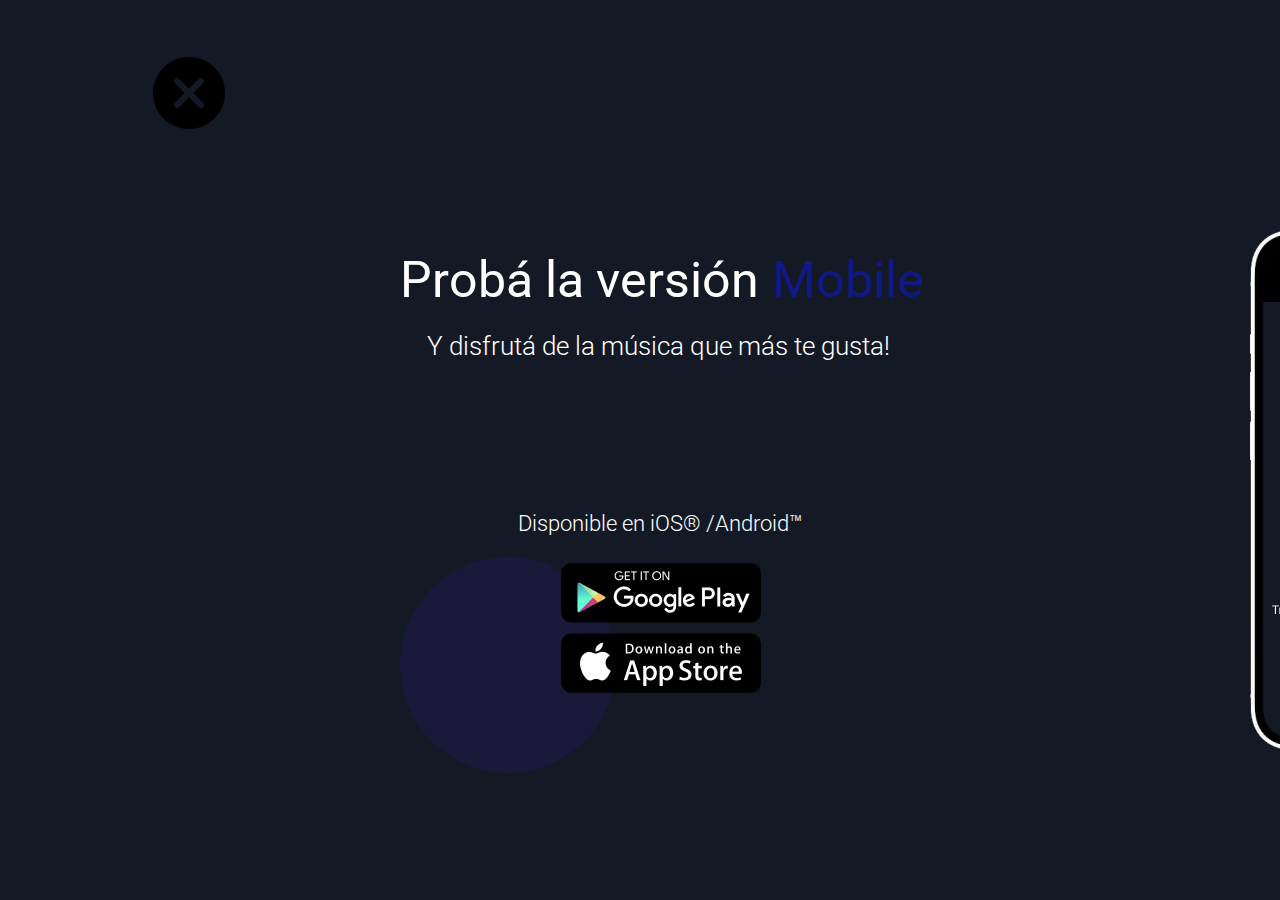
==== pages/descargar.html @ f63c86f0 "cree lo de la primer entrega" ====
<!DOCTYPE html>
<html lang="en">
<head>
    <meta charset="UTF-8">
    <meta http-equiv="X-UA-Compatible" content="IE=edge">
    <meta name="viewport" content="width=device-width, initial-scale=1.0">
    <title>Document</title>
    <link rel="stylesheet" href="../css/style.css">
</head>
<body>
    <header>
        <div class="close">
            <a href="../index.html"><img src="../assets/images/Cancel.png"  alt="close"></a>
        </div>
    </header>
    <main class="main-descargar">
        <h1>Probá la versión <span>Mobile</span></h1>
        <p>Y disfrutá de la música que más te gusta!</p>
        <h2>Disponible en iOS® /Android™</h2>
        <img class="stores" src="../assets/images/descargar.png" alt="descargar-app">
        <img class="cloud1" src="../assets/images/cloud.png" alt="nube">
        <img class="phoneapp" src="../assets/images/phone-app.png" alt="aplication-phone">
        <img class="eclipdesc" src="../assets/images/eclipse-2.png" alt="eclipse">
        <img class="eclipdesc2" src="../assets/images/eclipse-3.png" alt="eclipse">
    </main>
</body>
</html>
---- css/style.css ----
@import url('https://fonts.googleapis.com/css2?family=Roboto:ital,wght@0,300;0,500;1,100;1,300;1,400&display=swap');

* {
    margin: 0;
    padding: 0;
    box-sizing: border-box;
}

body {
    font-family: 'Roboto', 'sans-serif';
    background-color: #141A25;
}

.main-header .container {
    display: flex;
    flex-wrap: wrap;
    justify-content: space-between;
    align-items: center;
}


.main-header .logo {
    font-size: 40px;
    text-decoration: none;
    color: #ffffff;
    padding-left: 10rem;
    padding-top: 1rem;
    padding-bottom: 1rem;
}

.main-header .logo:hover {
    color: #0d00ca;
}

.navigation-menu {
    display: flex;
    font-style: normal;
    font-weight: 400;
    font-size: 24px;
    line-height: 28px;
    flex-wrap: wrap;
    gap: 50px;
    padding-right: 10rem;
    padding-top: 1rem;
    padding-bottom: 1rem;
    list-style: none;
}

.navigation-menu a {
    color: white;
    text-decoration: none;
}

.navigation-menu a:hover {
    color: #0d00ca;
}

.eclipse {
    position: absolute;
    width: 160px;
    height: 160px;
    left: 590px;
    top: 160px;
}

.img {
    position: absolute;
    width: 500px;
    height: 420px;
    left: 280px;
    top: 200px;
}

.eclipse2 {
    position: absolute;
    width: 220px;
    height: 220px;
    left: 250px;
    top: 430px;

}

.slm {
    position: absolute;
    width: 500px;
    left: 60rem;
    top: 15rem;
    color: white;
    font-style: normal;
    font-weight: 398;
    font-size: 64px;
    line-height: 75px;
}

.tmd1000 {
    position: absolute;
    width: 570px;
    height: 28px;
    left: 60rem;
    top: 22rem;
    font-family: 'Roboto';
    font-style: normal;
    font-weight: 200;
    font-size: 24px;
    line-height: 28px;
    color: #FFFFFF;
}

button {
    position: absolute;
    width: 180px;
    height: 55px;
    left: 60rem;
    top: 27rem;
    background: #1762A7;
    cursor: pointer;
    border: none;
    border-radius: 13px;
    font-size: 20px;
    text-align: center;
}

button a {
    text-decoration: none;
    color: rgb(255, 255, 255);
    font-family: 'Roboto';
    font-style: normal;
}

button a:hover {
    color: #000000;
}



/** button::before {
    content: "";
    position: absolute;
    top: 0;
    left: 0;
    z-index: -1;
    width: 100%;
    height: 100%;
    background: linear-gradient(45deg, white, blue, pink, white, blue, pink);
    background-size: 800%;
    border-radius: 10px;
    filter: blur(8px);
    animation: glowing 20s linear infinite;
}

@keyframes glowing {
    0% {
        background-position: 0 0;
    }

    90% {
        background-position: 400% 0;
    }

    100% {
        background-position: 0 0;
    }
}
**/

.headph {
    position: absolute;
    width: 300px;
    height: 300px;
    left: 80rem;
    top: 30rem;

}


.container-footer {
    display: flex;
    position: fixed;
    justify-content: space-between;
    width: 100%;
    height: 104px;
    left: 0px;
    top: 825px;
    background: #000000;
}

.main-footer .descargar {
    font-family: 'Roboto';
    font-style: normal;
    font-weight: 400;
    font-size: 24px;
    line-height: 28px;
    display: flex;
    flex-wrap: wrap;
    align-items: center;
    justify-content: center;
    text-decoration: none;
    color: white;
    padding-left: 10rem;
}

.main-footer .descargar:hover {
    color: #0d00ca;
}

.navigation-menu2 {
    display: flex;
    flex-wrap: wrap;
    justify-content: center;
    align-items: center;
    font-style: normal;
    font-weight: 400px;
    font-size: 24px;
    line-height: 28px;
    gap: 50px;
    padding-right: 10rem;
    list-style: none;
}

.navigation-menu2 a {
    color: white;
    text-decoration: none;
}

.navigation-menu2 a:hover {
    color: #0d00ca;
}

.close {
    padding-left: 9rem;
    padding-top: 3rem;
}

.login-box {
    width: 320px;
    height: 420px;
    background: #000;
    color: #fff;
    top: 50%;
    left: 50%;
    position: absolute;
    transform: translate(-50%, -50%);
    box-sizing: border-box;
    padding: 50px 30px;
    border-radius: 15px;
}

.login-box h1 {
    margin: 0;
    padding: 0 0 30px;
    text-align: center;
    font-size: 22px;
    font-weight: 100;
}

.login-box label {
    margin: 0;
    padding: 0;
    display: block;
}

.contra {
    font-weight: 300;
}

.user {
    font-weight: 300;
}

.login-box input {
    width: 100%;
    margin-bottom: 40px;
}

.login-box input[type="text"],
.login-box input[type="password"] {
    border: none;
    border-bottom: 1px solid #fff;
    background: transparent;
    outline: none;
    height: 40px;
    color: #fff;
    font-size: 16px;
}

.login-box input[type="submit"] {
    border: none;
    outline: none;
    height: 40px;
    background: #1762A7;
    color: #fff;
    font-size: 18px;
    border-radius: 20px;
}

.login-box input[type="submit"]:hover {
    cursor: pointer;
    background: #fff;
    color: #1762A7;
}

.login-box a {
    text-decoration: none;
    font-size: 12px;
    line-height: 20px;
    color: darkgrey;
}

/* UNIRSE */

.unirse-page {
    background: #000000e7;
    opacity: 0.9;
}

.eclipse-unirse {
    display: flex;
    position: relative;
    padding-left: 1000px;
}

.eclipse3-unirse {
    display: flex;
    padding-left: 1400px;
}

.eclipse2-unirse {
    display: flex;
    position: relative;
    padding-left: 200px;
    z-index: -1;
}

.ache1 {
    position: absolute;
    width: 538px;
    height: 70px;
    left: 370px;
    top: 40%;
    font-family: 'Roboto';
    font-style: normal;
    font-weight: 400;
    font-size: 50px;
    line-height: 60px;
    display: flex;
    align-items: center;
    text-align: center;
    color: #ffffff;
}

.ache1 span{
    color: #4070f4;
    padding-left: 15px;
    text-decoration: none;
}

.unirse-box {
    width: 320px;
    height: 500px;
    background: #353535;
    color: #fff;
    top: 50%;
    left: 70%;
    position: absolute;
    transform: translate(-50%, -50%);
    box-sizing: border-box;
    padding: 50px 30px;
    border-radius: 15px;
}


.unirse-box h1 {
    margin: 0;
    padding: 0 0 30px;
    text-align: center;
    font-size: 22px;
    font-weight: 100;
}

.unirse-box label {
    margin: 0;
    padding: 0;
    display: block;
}

.contra {
    font-weight: 300;
}

.user {
    font-weight: 300;
}

.unirse-box input {
    width: 100%;
    margin-bottom: 40px;
}

.unirse-box input[type="text"],
.unirse-box input[type="password"],
.unirse-box input[type="email"] {
    border: none;
    border-bottom: 1px solid #fff;
    background: transparent;
    outline: none;
    height: 40px;
    color: #fff;
    font-size: 16px;
}

.unirse-box input[type="submit"] {
    border: none;
    outline: none;
    height: 40px;
    background: #1762A7;
    color: #fff;
    font-size: 18px;
    border-radius: 20px;
}

.unirse-box input[type="submit"]:hover {
    cursor: pointer;
    background: #fff;
    color: #1762A7;
}

.unirse-box a {
    text-decoration: none;
    font-size: 14px;
    font-weight: 300;
    color: rgb(255, 255, 255);
}

form .have-acc h3 {
    color: #ffffff;
    width: 100%;
    text-align: center;
    font-weight: 400;
}

form .have-acc h3 a {
    width: 100%;
    color: #4070f4;
    text-decoration: none;
}

form .have-acc h3 a:hover {
    text-decoration: underline;
}



/* DESCUBRIR */

.descubrebody {
    display: flex;
    flex-wrap: wrap;
}

.main-desc h1 {
    position: absolute;
    width: 552px;
    height: 61px;
    left: 240px;
    top: 228px;
    font-family: 'Roboto';
    font-style: normal;
    font-weight: 370;
    font-size: 52px;
    line-height: 61px;
    color: white;
}

.albumtop {
    position: absolute;
    width: 470px;
    height: 470px;
    left: 1200px;
    top: 228px;
}

.img-desc {
    position: absolute;
    width: 451px;
    height: 157px;
    left: 240px;
    top: 370px;

}

.main-desc p {
    position: absolute;
    width: 614px;
    height: 52px;
    left: 240px;
    top: 600px;
    color: white;
    font-family: 'Roboto';
    font-style: normal;
    font-weight: 390;
    font-size: 22px;
    line-height: 26px;
}

.disco1 {
    position: absolute;
    width: 239px;
    height: 239px;
    left: 1100px;
    top: 100px;
    z-index: -1;
}

.disco2 {
    position: absolute;
    width: 239px;
    height: 239px;
    left: 1570px;
    top: 590px;
    z-index: -1;
}


/*DESCARGAR*/

.main-descargar h1 {
    position: absolute;
    width: 626px;
    height: 70px;
    left: 400px;
    top: 245px;
    font-family: 'Roboto';
    font-style: normal;
    font-weight: 400;
    font-size: 50px;
    line-height: 70px;
    display: flex;
    align-items: center;
    text-align: center;
    color: white;
    gap: 13px;
}

.main-descargar span {
    color: #111988;
}

.main-descargar p {
    position: absolute;
    width: 496px;
    height: 50px;
    left: 427px;
    top: 330px;
    font-family: 'Roboto';
    font-style: normal;
    font-weight: 300;
    font-size: 26px;
    line-height: 32px;
    color: white;
}

.main-descargar h2 {
    position: absolute;
    width: 320px;
    height: 28px;
    left: 500px;
    top: 510px;
    font-family: 'Roboto';
    font-style: normal;
    font-weight: 300;
    font-size: 22px;
    line-height: 28px;
    text-align: center;
    color: white;
}

.stores {
    position: absolute;
    width: 222px;
    height: 136px;
    left: 550px;
    top: 560px;
}

.cloud1 {
    position: absolute;
    left: 1303px;
    top: 179px;
    z-index: 1;
}

.phoneapp {
    position: absolute;
    width: 255px;
    height: 522px;
    left: 1250px;
    top: 229px;
}

.eclipdesc {
    position: absolute;
    width: 216px;
    height: 216px;
    left: 400px;
    top: 557px;
    z-index: -1;
}

.eclipdesc2 {
    position: absolute;
    width: 216px;
    height: 216px;
    left: 1370px;
    top: 99px;
    z-index: -2;
}
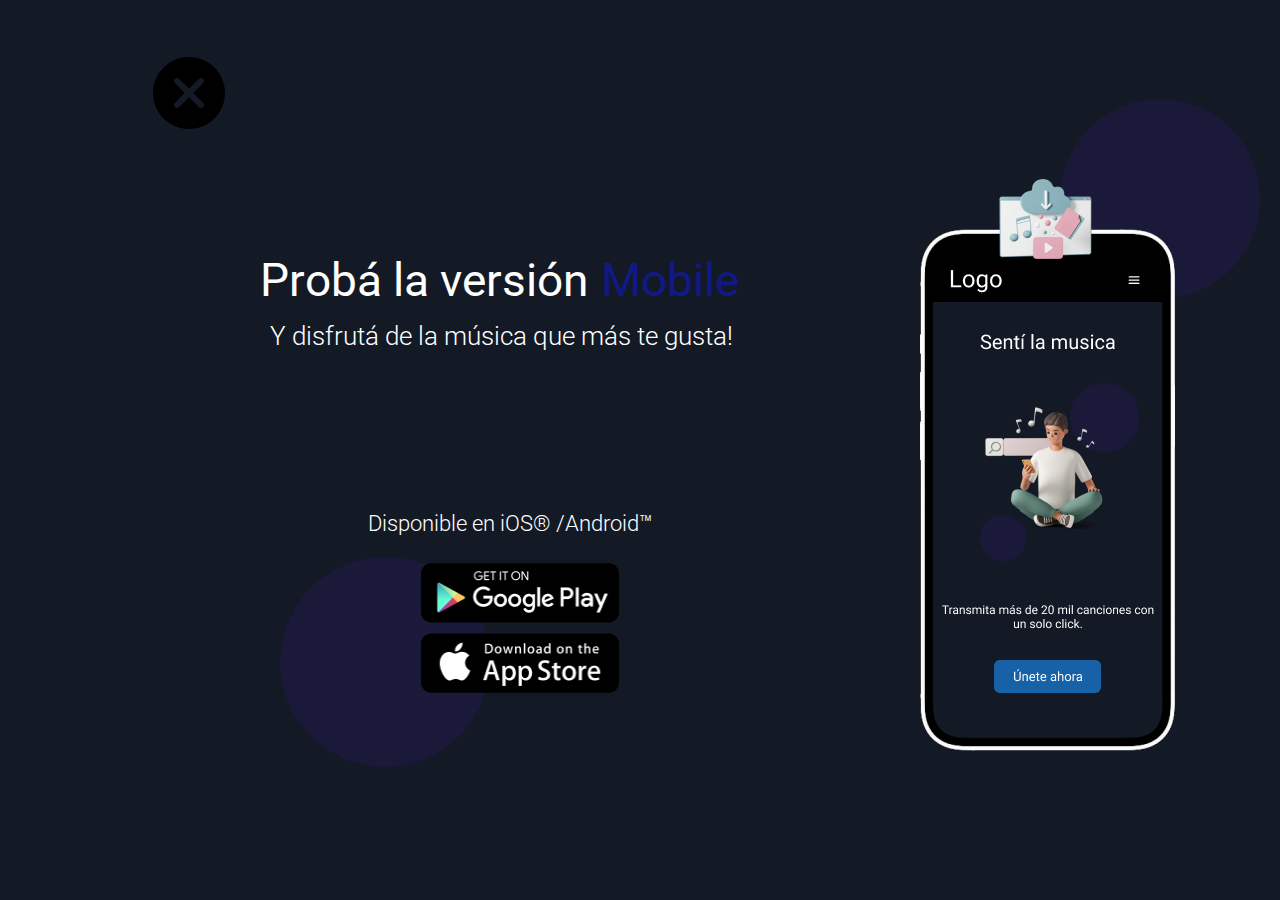
==== commit 6fdee105: "pase todo el sass a mi carpeta, incluyendo todas las páginas en responsive" ====
--- a/pages/descargar.html
+++ b/pages/descargar.html
@@ -4,7 +4,9 @@
     <meta charset="UTF-8">
     <meta http-equiv="X-UA-Compatible" content="IE=edge">
     <meta name="viewport" content="width=device-width, initial-scale=1.0">
-    <title>Document</title>
+    <title>Descargar | MUSICODER</title>
+    <meta name="description" content="Descarga la app MUSICODER en tu dispositivo iOS o ANDROID!">
+    <link rel="shortcut icon" href="../assets/images/sonido.ico" type="image/x-icon">
     <link rel="stylesheet" href="../css/style.css">
 </head>
 <body>
--- a/css/style.css
+++ b/css/style.css
@@ -1,616 +1,1735 @@
-@import url('https://fonts.googleapis.com/css2?family=Roboto:ital,wght@0,300;0,500;1,100;1,300;1,400&display=swap');
+@import url("https://fonts.googleapis.com/css2?family=Roboto:ital,wght@0,300;0,500;1,100;1,300;1,400&display=swap");
 
 * {
-    margin: 0;
-    padding: 0;
-    box-sizing: border-box;
+  margin: 0;
+  padding: 0;
+  box-sizing: border-box;
 }
 
 body {
-    font-family: 'Roboto', 'sans-serif';
-    background-color: #141A25;
-}
-
-.main-header .container {
-    display: flex;
-    flex-wrap: wrap;
-    justify-content: space-between;
-    align-items: center;
-}
-
-
-.main-header .logo {
-    font-size: 40px;
-    text-decoration: none;
-    color: #ffffff;
-    padding-left: 10rem;
-    padding-top: 1rem;
-    padding-bottom: 1rem;
-}
-
-.main-header .logo:hover {
-    color: #0d00ca;
-}
-
-.navigation-menu {
-    display: flex;
-    font-style: normal;
-    font-weight: 400;
-    font-size: 24px;
-    line-height: 28px;
-    flex-wrap: wrap;
-    gap: 50px;
-    padding-right: 10rem;
-    padding-top: 1rem;
-    padding-bottom: 1rem;
-    list-style: none;
-}
-
-.navigation-menu a {
-    color: white;
-    text-decoration: none;
-}
-
-.navigation-menu a:hover {
-    color: #0d00ca;
-}
-
-.eclipse {
-    position: absolute;
-    width: 160px;
-    height: 160px;
-    left: 590px;
-    top: 160px;
-}
-
-.img {
-    position: absolute;
-    width: 500px;
-    height: 420px;
-    left: 280px;
-    top: 200px;
-}
-
-.eclipse2 {
-    position: absolute;
+  font-family: "Roboto", "sans-serif";
+  background-color: #141A25;
+}
+
+header {
+  width: 100%;
+  margin: 0 auto;
+}
+
+header nav {
+  display: flex;
+  position: fixed;
+  flex-wrap: wrap;
+  justify-content: space-between;
+  align-items: center;
+  padding: 1.5rem 2rem;
+  width: 100%;
+  margin: 0;
+}
+
+header nav .logo {
+  font-weight: 400;
+  font-size: 30px;
+}
+
+header nav .logo:hover {
+  color: #0d00ca;
+}
+
+header nav ul {
+  list-style: none;
+  display: flex;
+  gap: 3rem;
+}
+
+header nav a {
+  text-decoration: none;
+  color: white;
+}
+
+header nav a:hover {
+  color: #0d00ca;
+}
+
+header nav #toggle,
+header nav label {
+  display: none;
+}
+
+.main-section {
+  display: flex;
+  max-width: 100%;
+}
+
+.main-section .eclipse {
+  position: absolute;
+  width: 160px;
+  height: 160px;
+  left: 590px;
+  top: 160px;
+}
+
+.main-section .img {
+  position: absolute;
+  width: 500px;
+  height: 420px;
+  left: 280px;
+  top: 200px;
+}
+
+.main-section .eclipse2 {
+  position: absolute;
+  width: 220px;
+  height: 220px;
+  left: 250px;
+  top: 430px;
+}
+
+.main-section .slm {
+  position: absolute;
+  width: 500px;
+  left: 60rem;
+  top: 15rem;
+  color: white;
+  font-style: normal;
+  font-weight: 398;
+  font-size: 64px;
+  line-height: 75px;
+}
+
+.main-section .tmd1000 {
+  position: absolute;
+  width: 570px;
+  height: 28px;
+  left: 60rem;
+  top: 22rem;
+  font-family: "Roboto";
+  font-style: normal;
+  font-weight: 200;
+  font-size: 24px;
+  line-height: 28px;
+  color: #FFFFFF;
+}
+
+.main-section button {
+  position: absolute;
+  width: 180px;
+  height: 55px;
+  left: 60rem;
+  top: 27rem;
+  background: #1762A7;
+  cursor: pointer;
+  border: none;
+  border-radius: 13px;
+  font-size: 20px;
+  text-align: center;
+}
+
+.main-section button:hover {
+  transform: scale(1.1);
+  transition-duration: 1.2s;
+}
+
+.main-section button a {
+  text-decoration: none;
+  color: rgb(255, 255, 255);
+  font-family: "Roboto";
+  font-style: normal;
+}
+
+.main-section button a:hover {
+  color: #000000;
+}
+
+.main-section .headph {
+  position: absolute;
+  width: 300px;
+  height: 300px;
+  left: 80rem;
+  top: 30rem;
+}
+
+.main-footer .container-footer {
+  display: flex;
+  position: fixed;
+  justify-content: space-between;
+  width: 100%;
+  height: 104px;
+  left: 0px;
+  bottom: 0px;
+  background: #000000;
+}
+
+.main-footer .descargar {
+  font-family: "Roboto";
+  font-style: normal;
+  font-weight: 400;
+  font-size: 24px;
+  line-height: 28px;
+  display: flex;
+  flex-wrap: wrap;
+  align-items: center;
+  justify-content: center;
+  text-decoration: none;
+  color: white;
+  padding-left: 10rem;
+  padding-top: 1rem;
+}
+
+.main-footer .descargar:hover {
+  color: #0d00ca;
+}
+
+.main-footer ul {
+  display: flex;
+  flex-wrap: wrap;
+  justify-content: center;
+  align-items: center;
+  font-style: normal;
+  font-weight: 400px;
+  font-size: 24px;
+  line-height: 28px;
+  gap: 50px;
+  padding-right: 10rem;
+  padding-top: 1rem;
+  list-style: none;
+}
+
+.main-footer ul a {
+  color: white;
+  text-decoration: none;
+}
+
+.main-footer ul a:hover {
+  color: #0d00ca;
+}
+
+header .close {
+  padding-left: 9rem;
+  padding-top: 3rem;
+}
+
+main .grid {
+  display: grid;
+  grid-template-columns: repeat(2, 1fr);
+  grid-template-rows: repeat(4, 1fr);
+  grid-template-areas: "n1  n4" "n2  n4" "n3  n4" "n3  n4";
+  gap: 20px;
+  width: 100%;
+  height: 750px;
+  margin: 10px auto;
+}
+
+main .grid .item {
+  color: #FFFFFF;
+  text-align: center;
+}
+
+main .grid .item1 {
+  grid-area: n1;
+  padding-top: 80px;
+}
+
+main .grid .item1 .h1-descubrir {
+  font-weight: 370;
+  font-size: 45px;
+}
+
+main .grid .item2 {
+  grid-area: n2;
+  padding-top: 0px;
+}
+
+main .grid .item2 .img-desc {
+  grid-area: img-desc;
+  left: 240px;
+}
+
+main .grid .item3 {
+  grid-area: n3;
+  margin: 30px 150px 0px 150px;
+}
+
+main .grid .item3 p {
+  top: 600px;
+  font-weight: 300;
+  font-size: 25px;
+  padding: 0px 20px;
+}
+
+main .grid .item4 {
+  grid-area: n4;
+  display: grid;
+}
+
+main .grid .item4 .albumtop {
+  padding-left: 100px;
+  margin-top: 50px;
+}
+
+main .grid .item4 .disco1 {
+  margin-top: -660px;
+  margin-left: -15px;
+  z-index: -1;
+}
+
+main .grid .item4 .disco2 {
+  width: 239px;
+  height: 239px;
+  margin-left: 444px;
+  margin-top: -280px;
+  z-index: -1;
+}
+
+main .login-box {
+  width: 320px;
+  height: 420px;
+  background: #000;
+  color: #fff;
+  top: 50%;
+  left: 50%;
+  position: absolute;
+  transform: translate(-50%, -50%);
+  box-sizing: border-box;
+  padding: 50px 30px;
+  border-radius: 15px;
+}
+
+main .login-box h1 {
+  margin: 0;
+  padding: 0 0 30px;
+  text-align: center;
+  font-size: 22px;
+  font-weight: 100;
+}
+
+main .login-box label {
+  margin: 0;
+  padding: 0;
+  display: block;
+}
+
+main .login-box label .contra {
+  font-weight: 300;
+}
+
+main .login-box label .user {
+  font-weight: 300;
+}
+
+main .login-box input {
+  width: 100%;
+  margin-bottom: 40px;
+}
+
+main .login-box input[type=text],
+main .login-box input[type=password] {
+  border: none;
+  border-bottom: 1px solid #fff;
+  background: transparent;
+  outline: none;
+  height: 40px;
+  color: #fff;
+  font-size: 16px;
+}
+
+main .login-box input[type=submit] {
+  border: none;
+  outline: none;
+  height: 40px;
+  background: #1762A7;
+  color: #fff;
+  font-size: 18px;
+  border-radius: 20px;
+}
+
+main .login-box input[type=submit]:hover {
+  cursor: pointer;
+  background: #fff;
+  color: #1762A7;
+}
+
+.unirse-page {
+  background: rgba(0, 0, 0, 0.9058823529);
+  opacity: 0.9;
+}
+
+.main-unirse .ache1 {
+  position: absolute;
+  height: 70px;
+  left: 370px;
+  top: 40%;
+  font-family: "Roboto";
+  font-style: normal;
+  font-weight: 400;
+  font-size: 50px;
+  line-height: 60px;
+  display: flex;
+  align-items: center;
+  text-align: center;
+  color: #ffffff;
+}
+
+.main-unirse .ache1 span {
+  color: #4070f4;
+  padding-left: 12px;
+  text-decoration: none;
+}
+
+.main-unirse .eclipse-unirse {
+  padding-left: 1000px;
+}
+
+.main-unirse .eclipse2-unirse {
+  display: flex;
+  padding-left: 200px;
+  z-index: -1;
+}
+
+.main-unirse .eclipse3-unirse {
+  display: flex;
+  padding-left: 1400px;
+}
+
+.main-unirse .unirse-box {
+  width: 320px;
+  height: 500px;
+  background: #353535;
+  color: #fff;
+  top: 260px;
+  left: 1200px;
+  position: absolute;
+  box-sizing: border-box;
+  padding: 50px 30px;
+  border-radius: 15px;
+}
+
+.main-unirse .unirse-box label {
+  margin: 0;
+  padding: 0;
+  display: block;
+}
+
+.main-unirse .unirse-box .contra {
+  font-weight: 300;
+}
+
+.main-unirse .unirse-box .user {
+  font-weight: 300;
+}
+
+.main-unirse .unirse-box input {
+  width: 100%;
+  margin-bottom: 40px;
+}
+
+.main-unirse .unirse-box input[type=text],
+.main-unirse .unirse-box input[type=password],
+.main-unirse .unirse-box input[type=email] {
+  border: none;
+  border-bottom: 1px solid #fff;
+  background: transparent;
+  outline: none;
+  height: 40px;
+  color: #fff;
+  font-size: 16px;
+}
+
+.main-unirse .unirse-box input[type=submit] {
+  border: none;
+  outline: none;
+  height: 40px;
+  background: #1762A7;
+  color: #fff;
+  font-size: 18px;
+  border-radius: 20px;
+}
+
+.main-unirse .unirse-box input[type=submit]:hover {
+  cursor: pointer;
+  background: #fff;
+  color: #1762A7;
+}
+
+.main-unirse .unirse-box .have-acc h3 {
+  color: #ffffff;
+  width: 100%;
+  text-align: center;
+  font-weight: 300;
+}
+
+.main-unirse .unirse-box .have-acc a {
+  width: 100%;
+  color: #4070f4;
+  text-decoration: none;
+  font-size: 14px;
+  font-weight: 300;
+}
+
+.main-unirse .unirse-box .have-acc a:hover {
+  text-decoration: underline;
+}
+
+.main-descargar h1 {
+  position: absolute;
+  left: 400px;
+  top: 245px;
+  font-family: "Roboto";
+  font-style: normal;
+  font-weight: 400;
+  font-size: 50px;
+  line-height: 70px;
+  display: flex;
+  align-items: center;
+  text-align: center;
+  color: white;
+  gap: 13px;
+}
+
+.main-descargar span {
+  color: #111988;
+}
+
+.main-descargar p {
+  position: absolute;
+  width: 496px;
+  height: 50px;
+  left: 427px;
+  top: 330px;
+  font-family: "Roboto";
+  font-style: normal;
+  font-weight: 300;
+  font-size: 26px;
+  line-height: 32px;
+  color: white;
+}
+
+.main-descargar h2 {
+  position: absolute;
+  width: 320px;
+  height: 28px;
+  left: 500px;
+  top: 510px;
+  font-family: "Roboto";
+  font-style: normal;
+  font-weight: 300;
+  font-size: 22px;
+  line-height: 28px;
+  text-align: center;
+  color: white;
+}
+
+.main-descargar .stores {
+  position: absolute;
+  width: 222px;
+  height: 136px;
+  left: 550px;
+  top: 560px;
+}
+
+.main-descargar .cloud1 {
+  position: absolute;
+  left: 1303px;
+  top: 179px;
+  z-index: 1;
+}
+
+.main-descargar .phoneapp {
+  position: absolute;
+  width: 255px;
+  height: 522px;
+  left: 1250px;
+  top: 229px;
+}
+
+.main-descargar .eclipdesc {
+  position: absolute;
+  width: 216px;
+  height: 216px;
+  left: 400px;
+  top: 557px;
+  z-index: -1;
+}
+
+.main-descargar .eclipdesc2 {
+  position: absolute;
+  width: 216px;
+  height: 216px;
+  left: 1370px;
+  top: 99px;
+  z-index: -2;
+}
+
+@media (max-width: 1440px) {
+  nav {
+    width: 100%;
+  }
+
+  nav .menu {
+    font-size: 20px;
+    gap: 40px;
+  }
+
+  .main-section .eclipse {
+    width: 130px;
+    height: 130px;
+    left: 440px;
+    top: 190px;
+  }
+
+  .main-section .img {
+    width: 470px;
+    height: 400px;
+    left: 140px;
+    top: 210px;
+  }
+
+  .main-section .eclipse2 {
+    width: 170px;
+    height: 170px;
+    left: 140px;
+    top: 450px;
+  }
+
+  .main-section .slm {
+    width: 350px;
+    left: 50rem;
+    font-size: 45px;
+  }
+
+  .main-section .tmd1000 {
+    width: 350px;
+    left: 50rem;
+    top: 20rem;
+    font-size: 22px;
+    line-height: 22px;
+  }
+
+  .main-section button {
+    width: 170px;
+    height: 55px;
+    left: 50rem;
+    top: 24rem;
+    border-radius: 12px;
+  }
+
+  .main-section .headph {
     width: 220px;
     height: 220px;
-    left: 250px;
-    top: 430px;
-
-}
-
-.slm {
+    left: 57rem;
+    top: 32rem;
+  }
+
+  .main-footer .container-footer {
+    height: 100px;
+    bottom: 0px;
+  }
+
+  .main-footer .descargar {
+    font-weight: 400;
+    font-size: 22px;
+    line-height: 28px;
+    padding-left: 10rem;
+    padding-bottom: 1rem;
+  }
+
+  .main-footer .navigation-menu2 {
+    font-size: 22px;
+    line-height: 28px;
+    gap: 40px;
+    padding-bottom: 1rem;
+    padding-right: 10rem;
+  }
+
+  /* UNIRSE */
+  .main-unirse .eclipse-unirse {
+    display: none;
+  }
+
+  .main-unirse .eclipse3-unirse {
+    display: none;
+  }
+
+  .main-unirse .eclipse2-unirse {
+    margin-top: 90px;
+    margin-left: 230px;
+    width: 350px;
+  }
+
+  .main-unirse .ache1 {
+    left: 33%;
+    top: 18%;
+    font-size: 47px;
+  }
+
+  .main-unirse .unirse-box {
+    width: 320px;
+    top: 270px;
+    left: 37%;
     position: absolute;
-    width: 500px;
-    left: 60rem;
-    top: 15rem;
-    color: white;
-    font-style: normal;
-    font-weight: 398;
-    font-size: 64px;
-    line-height: 75px;
-}
-
-.tmd1000 {
-    position: absolute;
-    width: 570px;
-    height: 28px;
-    left: 60rem;
-    top: 22rem;
-    font-family: 'Roboto';
-    font-style: normal;
-    font-weight: 200;
-    font-size: 24px;
-    line-height: 28px;
-    color: #FFFFFF;
-}
-
-button {
-    position: absolute;
-    width: 180px;
-    height: 55px;
-    left: 60rem;
-    top: 27rem;
-    background: #1762A7;
-    cursor: pointer;
-    border: none;
-    border-radius: 13px;
-    font-size: 20px;
-    text-align: center;
-}
-
-button a {
-    text-decoration: none;
-    color: rgb(255, 255, 255);
-    font-family: 'Roboto';
-    font-style: normal;
-}
-
-button a:hover {
-    color: #000000;
-}
-
-
-
-/** button::before {
-    content: "";
-    position: absolute;
-    top: 0;
-    left: 0;
-    z-index: -1;
-    width: 100%;
-    height: 100%;
-    background: linear-gradient(45deg, white, blue, pink, white, blue, pink);
-    background-size: 800%;
-    border-radius: 10px;
-    filter: blur(8px);
-    animation: glowing 20s linear infinite;
-}
-
-@keyframes glowing {
-    0% {
-        background-position: 0 0;
-    }
-
-    90% {
-        background-position: 400% 0;
-    }
-
-    100% {
-        background-position: 0 0;
-    }
-}
-**/
-
-.headph {
-    position: absolute;
-    width: 300px;
-    height: 300px;
-    left: 80rem;
-    top: 30rem;
-
-}
-
-
-.container-footer {
-    display: flex;
-    position: fixed;
-    justify-content: space-between;
-    width: 100%;
-    height: 104px;
-    left: 0px;
-    top: 825px;
-    background: #000000;
-}
-
-.main-footer .descargar {
-    font-family: 'Roboto';
-    font-style: normal;
-    font-weight: 400;
-    font-size: 24px;
-    line-height: 28px;
-    display: flex;
-    flex-wrap: wrap;
-    align-items: center;
-    justify-content: center;
-    text-decoration: none;
-    color: white;
-    padding-left: 10rem;
-}
-
-.main-footer .descargar:hover {
-    color: #0d00ca;
-}
-
-.navigation-menu2 {
-    display: flex;
-    flex-wrap: wrap;
-    justify-content: center;
-    align-items: center;
-    font-style: normal;
-    font-weight: 400px;
-    font-size: 24px;
-    line-height: 28px;
-    gap: 50px;
-    padding-right: 10rem;
-    list-style: none;
-}
-
-.navigation-menu2 a {
-    color: white;
-    text-decoration: none;
-}
-
-.navigation-menu2 a:hover {
-    color: #0d00ca;
-}
-
-.close {
-    padding-left: 9rem;
-    padding-top: 3rem;
-}
-
-.login-box {
-    width: 320px;
-    height: 420px;
-    background: #000;
-    color: #fff;
-    top: 50%;
-    left: 50%;
-    position: absolute;
-    transform: translate(-50%, -50%);
     box-sizing: border-box;
     padding: 50px 30px;
     border-radius: 15px;
-}
-
-.login-box h1 {
-    margin: 0;
-    padding: 0 0 30px;
-    text-align: center;
+  }
+
+  /* descargar */
+  .main-descargar h1 {
+    left: 260px;
+    top: 245px;
+    font-size: 46px;
+  }
+
+  .main-descargar p {
+    left: 270px;
+    top: 320px;
+  }
+
+  .main-descargar h2 {
+    left: 350px;
+  }
+
+  .main-descargar .stores {
+    width: 220px;
+    left: 410px;
+  }
+
+  .main-descargar .cloud1 {
+    left: 970px;
+  }
+
+  .main-descargar .phoneapp {
+    left: 920px;
+  }
+
+  .main-descargar .eclipdesc {
+    width: 210px;
+    height: 210px;
+    left: 280px;
+  }
+
+  .main-descargar .eclipdesc2 {
+    width: 200px;
+    height: 200px;
+    left: 1060px;
+  }
+
+  /* DESCUBRE */
+  main .grid {
+    width: 100%;
+    height: 600px;
+    margin: 5px auto;
+    grid-template-columns: repeat(2, 1fr);
+    grid-template-rows: repeat(3, 1fr);
+    grid-template-areas: "n1  n4" "n2  n4" "n3  n4";
+    gap: 10px;
+    /* .item {
+        color: #FFFFFF;
+        text-align: center;
+    } */
+    /*     
+    .item2 {
+        grid-area: n2;
+        padding-top: 0px;
+    }  */
+  }
+
+  main .grid .item1 {
+    grid-area: n1;
+    padding-top: 120px;
+  }
+
+  main .grid .h1-descubrir {
+    font-weight: 370;
+    font-size: 40px;
+  }
+
+  main .grid .img-desc {
+    grid-area: img-desc;
+    width: 400px;
+    padding-top: 10px;
+  }
+
+  main .grid .item3 {
+    grid-area: n3;
+    margin: 0px 150px 0px 150px;
+  }
+
+  main .grid .item3 p {
+    font-size: 23px;
+  }
+
+  main .grid .item4 {
+    grid-area: n4;
+  }
+
+  main .grid .item4 .albumtop {
+    padding-left: 100px;
+    margin-top: 90px;
+    width: 500px;
+  }
+
+  main .grid .item4 .disco1 {
+    width: 180px;
+    margin-top: -510px;
+    margin-left: 15px;
+  }
+
+  main .grid .item4 .disco2 {
+    width: 180px;
+    height: 180px;
+    margin-left: 405px;
+    margin-top: -140px;
+  }
+}
+
+@media (max-width: 1024px) {
+  nav {
+    width: 100%;
+  }
+
+  .main-section .eclipse {
+    position: absolute;
+    width: 100px;
+    height: 100px;
+    left: 400px;
+    top: 190px;
+  }
+
+  .main-section .img {
+    position: absolute;
+    width: 450px;
+    height: 370px;
+    left: 120px;
+    top: 200px;
+  }
+
+  .main-section .eclipse2 {
+    width: 150px;
+    height: 150px;
+    left: 130px;
+    top: 420px;
+  }
+
+  .main-section .slm {
+    position: absolute;
+    width: 350px;
+    left: 40rem;
+    font-size: 40px;
+  }
+
+  .main-section .tmd1000 {
+    position: absolute;
+    width: 310px;
+    height: 28px;
+    left: 40rem;
+    top: 20rem;
+    font-size: 20px;
+    line-height: 20px;
+  }
+
+  .main-section button {
+    width: 155px;
+    height: 50px;
+    left: 40rem;
+    top: 24.5rem;
+    border-radius: 10px;
+  }
+
+  .main-section .headph {
+    width: 180px;
+    height: 180px;
+    left: 45rem;
+    top: 33rem;
+  }
+
+  .main-footer .container-footer {
+    height: 100px;
+    left: 0px;
+    bottom: 0px;
+    right: 0px;
+  }
+
+  .main-footer .container-footer .descargar {
+    font-weight: 400;
     font-size: 22px;
-    font-weight: 100;
-}
-
-.login-box label {
-    margin: 0;
-    padding: 0;
-    display: block;
-}
-
-.contra {
-    font-weight: 300;
-}
-
-.user {
-    font-weight: 300;
-}
-
-.login-box input {
-    width: 100%;
-    margin-bottom: 40px;
-}
-
-.login-box input[type="text"],
-.login-box input[type="password"] {
-    border: none;
-    border-bottom: 1px solid #fff;
-    background: transparent;
-    outline: none;
-    height: 40px;
-    color: #fff;
-    font-size: 16px;
-}
-
-.login-box input[type="submit"] {
-    border: none;
-    outline: none;
-    height: 40px;
-    background: #1762A7;
-    color: #fff;
-    font-size: 18px;
-    border-radius: 20px;
-}
-
-.login-box input[type="submit"]:hover {
-    cursor: pointer;
-    background: #fff;
-    color: #1762A7;
-}
-
-.login-box a {
-    text-decoration: none;
-    font-size: 12px;
-    line-height: 20px;
-    color: darkgrey;
-}
-
-/* UNIRSE */
-
-.unirse-page {
-    background: #000000e7;
-    opacity: 0.9;
-}
-
-.eclipse-unirse {
-    display: flex;
-    position: relative;
-    padding-left: 1000px;
-}
-
-.eclipse3-unirse {
-    display: flex;
-    padding-left: 1400px;
-}
-
-.eclipse2-unirse {
-    display: flex;
-    position: relative;
-    padding-left: 200px;
-    z-index: -1;
-}
-
-.ache1 {
+    line-height: 28px;
+    padding-left: 5rem;
+  }
+
+  .main-footer .container-footer .navigation-menu2 {
+    font-size: 22px;
+    line-height: 28px;
+    gap: 30px;
+    padding-right: 5rem;
+  }
+
+  /**PAGINA UNIRSE**/
+  .main-unirse .eclipse2-unirse {
+    display: none;
+  }
+
+  .main-unirse .ache1 {
+    left: 29%;
+    top: 16%;
+    font-size: 45px;
+  }
+
+  .main-unirse .unirse-box {
+    left: 32%;
+    top: 24%;
     position: absolute;
-    width: 538px;
-    height: 70px;
-    left: 370px;
-    top: 40%;
-    font-family: 'Roboto';
-    font-style: normal;
-    font-weight: 400;
-    font-size: 50px;
-    line-height: 60px;
-    display: flex;
-    align-items: center;
-    text-align: center;
-    color: #ffffff;
-}
-
-.ache1 span{
-    color: #4070f4;
-    padding-left: 15px;
-    text-decoration: none;
-}
-
-.unirse-box {
-    width: 320px;
-    height: 500px;
-    background: #353535;
-    color: #fff;
-    top: 50%;
-    left: 70%;
-    position: absolute;
-    transform: translate(-50%, -50%);
     box-sizing: border-box;
     padding: 50px 30px;
     border-radius: 15px;
-}
-
-
-.unirse-box h1 {
-    margin: 0;
-    padding: 0 0 30px;
+  }
+
+  /* descargar */
+  .main-descargar h1 {
+    left: 140px;
+    top: 230px;
+    font-size: 40px;
+  }
+
+  .main-descargar .main-descargar p {
+    left: 155px;
+    top: 300px;
+    font-size: 22px;
+  }
+
+  .main-descargar .main-descargar h2 {
+    left: 200px;
+    top: 630px;
+  }
+
+  .main-descargar .stores {
+    width: 200px;
+    height: 120px;
+    left: 260px;
+    top: 680px;
+  }
+
+  .main-descargar .eclipdesc {
+    width: 180px;
+    height: 180px;
+    top: 700px;
+    left: 200px;
+  }
+
+  .main-descargar .cloud1 {
+    left: 856px;
+  }
+
+  .main-descargar .phoneapp {
+    left: 800px;
+  }
+
+  .main-descargar .eclipdesc2 {
+    width: 200px;
+    height: 200px;
+    left: 1000px;
+  }
+
+  /* DESCUBRE */
+  main .grid .item {
+    color: #FFFFFF;
     text-align: center;
-    font-size: 22px;
-    font-weight: 100;
-}
-
-.unirse-box label {
-    margin: 0;
-    padding: 0;
-    display: block;
-}
-
-.contra {
+  }
+
+  main .grid .item1 {
+    grid-area: n1;
+    padding-top: 120px;
+  }
+
+  main .grid .item1 .h1-descubrir {
+    font-weight: 370;
+    font-size: 35px;
+  }
+
+  main .grid .item2 {
+    grid-area: n2;
+    padding-top: 0px;
+  }
+
+  main .grid .img-desc {
+    grid-area: img-desc;
+    width: 350px;
+    padding-top: 10px;
+  }
+
+  main .grid .item3 {
+    grid-area: n3;
+    margin: 0px 30px 0px 30px;
+  }
+
+  main .grid .item3 p {
+    font-size: 20px;
+  }
+
+  main .grid .item4 {
+    grid-area: n4;
+  }
+
+  main .grid .item4 .albumtop {
+    padding-left: 100px;
+    margin-top: 130px;
+    width: 380px;
+  }
+
+  main .grid .item4 .disco1 {
+    width: 140px;
+    margin-top: -410px;
+    margin-left: 34px;
+  }
+
+  main .grid .item4 .disco2 {
+    width: 140px;
+    height: 140px;
+    margin-left: 305px;
+    margin-top: -200px;
+  }
+}
+
+@media (max-width: 830px) {
+
+  /* DESCUBRE */
+  main .grid {
+    width: 100%;
+    height: 600px;
+    margin: 5px auto;
+    grid-template-columns: repeat(2, 1fr);
+    grid-template-rows: repeat(3, 1fr);
+    grid-template-areas: "n1  n4" "n2  n4" "n3  n4";
+    gap: 10px;
+  }
+
+  main .grid .item {
+    color: #FFFFFF;
+    text-align: center;
+  }
+
+  main .grid .item1 {
+    grid-area: n1;
+    padding-top: 120px;
+  }
+
+  main .grid .h1-descubrir {
+    font-weight: 370;
+    font-size: 30px;
+  }
+
+  main .grid .item2 {
+    grid-area: n2;
+    padding-top: 0px;
+  }
+
+  main .grid .img-desc {
+    grid-area: img-desc;
+    width: 300px;
+    padding-top: 10px;
+  }
+
+  main .grid .item3 {
+    grid-area: n3;
+    margin: 0px 30px 0px 30px;
+  }
+
+  main .grid .item3 p {
+    font-size: 20px;
+  }
+
+  main .grid .item4 {
+    grid-area: n4;
+  }
+
+  main .grid .item4 .albumtop {
+    padding-left: 100px;
+    margin-top: 130px;
+    width: 340px;
+  }
+
+  main .grid .item4 .disco1 {
+    width: 120px;
+    margin-top: -374px;
+    margin-left: 42px;
+  }
+
+  main .grid .item4 .disco2 {
+    width: 120px;
+    height: 120px;
+    margin-left: 277px;
+    margin-top: -217px;
+  }
+}
+
+@media (max-width: 768px) {
+  header nav {
+    width: 100%;
+    background-color: #000000;
+    border-radius: 0 0 20px 20px;
+  }
+
+  header nav .logo {
+    font-size: 25px;
+  }
+
+  header nav label {
+    display: inline-flex;
+    color: white;
+    cursor: pointer;
+  }
+
+  header nav #toggle:checked~.menu {
+    height: 100%;
+  }
+
+  header nav .menu {
+    width: 100%;
+    height: 0;
+    overflow: hidden;
+  }
+
+  header nav .menu ul {
+    flex-direction: column;
+    align-items: center;
+    padding: 0.5rem 0;
+  }
+
+  header nav .menu ul a {
+    font-size: 20px;
+  }
+
+  .main-section .eclipse {
+    width: 80px;
+    height: 80px;
+    left: 63%;
+    top: 190px;
+  }
+
+  .main-section .img {
+    width: 400px;
+    height: auto;
+    left: 30%;
+    top: 190px;
+  }
+
+  .main-section .eclipse2 {
+    width: 120px;
+    height: 120px;
+    left: 32%;
+    top: 400px;
+  }
+
+  .main-section .slm {
+    width: 300px;
+    top: 110px;
+    left: 40%;
+    font-size: 30px;
+    z-index: -1;
+  }
+
+  .main-section .tmd1000 {
+    position: absolute;
+    width: 300px;
+    left: 32%;
+    top: 550px;
+    text-align: center;
+  }
+
+  .main-section button {
+    position: absolute;
+    width: 135px;
+    height: 45px;
+    left: 43%;
+    top: 620px;
+    border-radius: 10px;
+  }
+
+  .main-section button a {
+    font-size: 18px;
+    font-weight: 200;
+  }
+
+  .main-section .headph {
+    display: none;
+  }
+
+  .main-footer .container-footer {
+    height: auto;
+  }
+
+  .main-footer .container-footer .descargar {
     font-weight: 300;
-}
-
-.user {
+    font-size: 20px;
+    line-height: 28px;
+    padding-left: 3rem;
+  }
+
+  .main-footer .container-footer .navigation-menu2 {
+    font-size: 20px;
     font-weight: 300;
-}
-
-.unirse-box input {
+    line-height: 28px;
+    gap: 27px;
+    padding-right: 3rem;
+  }
+
+  .main-footer .container-footer .navigation-menu2 .text {
+    display: none;
+  }
+
+  /**PAGINA INICIAR SESION**/
+  .close img {
+    height: 60px;
+  }
+
+  .login-box {
+    width: 280px;
+    border-radius: 11px;
+  }
+
+  .login-box h1 {
+    font-size: 18px;
+  }
+
+  .login-box input {
     width: 100%;
     margin-bottom: 40px;
-}
-
-.unirse-box input[type="text"],
-.unirse-box input[type="password"],
-.unirse-box input[type="email"] {
-    border: none;
-    border-bottom: 1px solid #fff;
-    background: transparent;
-    outline: none;
-    height: 40px;
-    color: #fff;
+  }
+
+  /* PAGINA UNIRSE */
+  .main-unirse .ache1 {
+    left: 23%;
+    top: 18%;
+    font-size: 45px;
+  }
+
+  .main-unirse .unirse-box {
+    top: 28%;
+    width: 300px;
+    border-radius: 11px;
+    background-color: #000000;
+  }
+
+  /* descargar */
+  .main-descargar h1 {
+    left: 200px;
+    top: 100px;
+    font-size: 36px;
+  }
+
+  .main-descargar p {
+    display: none;
+  }
+
+  .main-descargar .phoneapp {
+    top: 210px;
+    left: 270px;
+  }
+
+  .main-descargar .cloud1 {
+    left: 325px;
+    top: 160px;
+  }
+
+  .main-descargar h2 {
+    display: none;
+  }
+
+  .main-descargar .stores {
+    width: 220px;
+    top: 749px;
+    left: 287px;
+  }
+
+  .main-descargar .eclipdesc {
+    display: none;
+  }
+
+  .main-descargar .eclipdesc2 {
+    display: none;
+  }
+
+  main .grid {
+    width: 100%;
+    height: 700px;
+    margin: 5px auto;
+    grid-template-columns: repeat(1, 1fr);
+    grid-template-rows: repeat(4, auto);
+    grid-template-areas: "n1  n1" "n2  n2" "n4  n4" "n3  n3";
+    gap: 10px;
+  }
+
+  main .grid .item {
+    color: #FFFFFF;
+    text-align: center;
+  }
+
+  main .grid .item1 {
+    grid-area: n1;
+    padding-top: 0px;
+  }
+
+  main .grid .item1 .h1-descubrir {
+    font-weight: 370;
+    font-size: 30px;
+    padding-top: 0px;
+  }
+
+  main .grid .item2 {
+    grid-area: n2;
+    padding-top: 0px;
+  }
+
+  main .grid .img-desc {
+    grid-area: img-desc;
+    width: 300px;
+    padding-top: 10px;
+  }
+
+  main .grid .item3 {
+    grid-area: n3;
+    margin: 0px 30px 0px 30px;
+  }
+
+  main .grid .item3 p {
+    font-size: 20px;
+  }
+
+  main .grid .item4 {
+    grid-area: n4;
+    justify-content: center;
+    align-items: center;
+  }
+
+  main .grid .item4 .albumtop {
+    margin-left: 15%;
+    margin-top: 0px;
+    width: 250px;
+    padding: 0px 0px;
+  }
+
+  main .grid .item4 .disco1 {
+    width: 100px;
+    margin-top: -535px;
+    margin-left: 8px;
+  }
+
+  main .grid .item4 .disco2 {
+    width: 100px;
+    height: 100px;
+    margin-left: 250px;
+    margin-top: -93px;
+  }
+}
+
+@media (max-width: 630px) {
+
+  /* descargar */
+  .main-descargar h1 {
+    left: 140px;
+    top: 100px;
+    font-size: 33px;
+  }
+
+  .main-descargar .phoneapp {
+    top: 210px;
+    left: 200px;
+  }
+
+  .main-descargar .cloud1 {
+    left: 255px;
+    top: 160px;
+  }
+
+  .main-descargar .stores {
+    width: 200px;
+    top: 749px;
+    left: 230px;
+  }
+}
+
+@media (max-width: 585px) {
+
+  /* PAGINA UNIRSE */
+  .main-unirse .ache1 {
+    left: 18%;
+    top: 17%;
+    font-size: 38px;
+  }
+
+  .main-unirse .unirse-box {
+    left: 20%;
+    top: 27%;
+    border-radius: 11px;
+    background-color: #000000;
+  }
+
+  /* descargar */
+  .main-descargar h1 {
+    left: 133px;
+    font-size: 30px;
+  }
+
+  .main-descargar .phoneapp {
+    top: 200px;
+    left: 170px;
+  }
+
+  .main-descargar .cloud1 {
+    left: 225px;
+    top: 150px;
+  }
+
+  .main-descargar .stores {
+    width: 200px;
+    top: 740px;
+    left: 200px;
+  }
+}
+
+@media (max-width: 475px) {
+
+  /* descargar */
+  .main-descargar h1 {
+    left: 100px;
+    font-size: 28px;
+  }
+
+  .main-descargar .phoneapp {
+    left: 130px;
+  }
+
+  .main-descargar .cloud1 {
+    left: 185px;
+  }
+
+  .main-descargar .stores {
+    width: 190px;
+    left: 170px;
+  }
+}
+
+@media (max-width: 425px) {
+  nav .logo {
+    font-size: 20px;
+  }
+
+  nav .menu a {
+    font-size: 18px;
+  }
+
+  .main-section .eclipse {
+    width: 50px;
+    height: auto;
+    left: 67%;
+    top: 200px;
+  }
+
+  .main-section .img {
+    width: 100%;
+    height: auto;
+    left: 3%;
+    top: 150px;
+  }
+
+  .main-section .eclipse2 {
+    width: 80px;
+    height: auto;
+    left: 80px;
+    top: 410px;
+  }
+
+  .main-section .slm {
+    width: 200px;
+    top: 90px;
+    left: 140px;
+    font-size: 26px;
+  }
+
+  .main-section .tmd1000 {
+    width: 300px;
+    left: 70px;
+    top: 530px;
+    text-align: center;
+  }
+
+  .main-section button {
+    width: 135px;
+    height: 45px;
+    left: 150px;
+    top: 600px;
+    border-radius: 10px;
+  }
+
+  .main-section button a {
+    font-size: 18px;
+    font-weight: 200;
+  }
+
+  .main-footer .descargar {
+    width: 600;
     font-size: 16px;
-}
-
-.unirse-box input[type="submit"] {
-    border: none;
-    outline: none;
-    height: 40px;
-    background: #1762A7;
-    color: #fff;
+    padding-left: 1rem;
+  }
+
+  .main-footer .navigation-menu2 {
+    padding-right: 1rem;
+  }
+
+  .main-footer .navigation-menu2 .text {
+    display: none;
+  }
+
+  /**PAGINA INICIAR SESION**/
+  .body-is {
+    background-color: rgba(0, 0, 0, 0.9098039216);
+  }
+
+  .body-is .close {
+    padding-left: 70%;
+  }
+
+  .body-is main .login-box {
+    width: 280px;
+    border-radius: 10px;
+  }
+
+  /* unirse */
+  header .close {
+    padding-left: 70%;
+  }
+
+  .main-unirse .ache1 {
+    left: 18%;
+    top: 17%;
+    font-size: 30px;
+  }
+
+  .main-unirse .unirse-box {
+    left: 17%;
+    top: 27%;
+    border-radius: 11px;
+    background-color: #000000;
+  }
+
+  /* descargar */
+  header .close {
+    padding-left: 70%;
+  }
+
+  .main-descargar h1 {
+    left: 80px;
+    font-size: 25px;
+    gap: 7px;
+  }
+
+  .main-descargar .phoneapp {
+    left: 90px;
+  }
+
+  .main-descargar .cloud1 {
+    top: 155px;
+    left: 150px;
+    width: 140px;
+  }
+
+  .main-descargar .stores {
+    width: 170px;
+    height: 100px;
+    left: 140px;
+  }
+}
+
+@media (max-width: 375px) {
+  header nav .logo {
     font-size: 18px;
-    border-radius: 20px;
-}
-
-.unirse-box input[type="submit"]:hover {
-    cursor: pointer;
-    background: #fff;
-    color: #1762A7;
-}
-
-.unirse-box a {
-    text-decoration: none;
-    font-size: 14px;
-    font-weight: 300;
-    color: rgb(255, 255, 255);
-}
-
-form .have-acc h3 {
-    color: #ffffff;
+  }
+
+  header nav .menu a {
+    font-size: 17px;
+  }
+
+  .main-section .eclipse {
+    width: 50px;
+    height: 50px;
+    left: 230px;
+    top: 220px;
+  }
+
+  .main-section .img {
+    width: 90%;
+    height: auto;
+    left: 20px;
+    top: 210px;
+  }
+
+  .main-section .eclipse2 {
+    width: 72px;
+    height: 72px;
+    left: 70px;
+    top: 400px;
+  }
+
+  .main-section .slm {
+    top: 130px;
+    left: 120px;
+    font-size: 23px;
+  }
+
+  .main-section .tmd1000 {
+    width: 200px;
+    left: 100px;
+    top: 550px;
+    font-size: 18px;
+  }
+
+  .main-section button {
+    width: 115px;
+    height: 35px;
+    left: 143px;
+    top: 640px;
+    border-radius: 5px;
+  }
+
+  .main-section button a {
+    font-size: 16px;
+    font-weight: 200;
+  }
+
+  .main-footer .descargar {
+    width: 600;
+    font-size: 16px;
+    padding-left: 1rem;
+  }
+
+  .main-footer .navigation-menu2 {
+    padding-right: 1rem;
+  }
+
+  /* unirse */
+  .main-unirse .ache1 {
+    left: 14%;
+    top: 17%;
+  }
+
+  .main-unirse .unirse-box {
+    left: 10%;
+    top: 27%;
+    border-radius: 11px;
+    background-color: #000000;
+  }
+
+  /* descargar */
+  .main-descargar h1 {
+    left: 70px;
+    font-size: 22px;
+  }
+
+  .main-descargar .phoneapp {
+    left: 60px;
+  }
+
+  .main-descargar .cloud1 {
+    top: 165px;
+    left: 122px;
+    width: 130px;
+  }
+
+  .main-descargar .stores {
+    left: 110px;
+  }
+}
+
+@media (max-width: 320px) {
+  header nav {
     width: 100%;
+  }
+
+  header nav .logo {
+    font-size: 18px;
+  }
+
+  header nav .menu a {
+    font-size: 17px;
+  }
+
+  .main-section .eclipse {
+    width: 45px;
+    height: auto;
+    left: 200px;
+    top: 240px;
+  }
+
+  .main-section .img {
+    width: 100%;
+    height: auto;
+    left: 0;
+    top: 230px;
+  }
+
+  .main-section .eclipse2 {
+    width: 70px;
+    height: auto;
+    left: 40px;
+    top: 420px;
+  }
+
+  .main-section .slm {
+    top: 140px;
+    left: 80px;
+    font-size: 22px;
+  }
+
+  .main-section .tmd1000 {
+    width: 200px;
+    left: 60px;
+    top: 560px;
     text-align: center;
-    font-weight: 400;
-}
-
-form .have-acc h3 a {
-    width: 100%;
-    color: #4070f4;
-    text-decoration: none;
-}
-
-form .have-acc h3 a:hover {
-    text-decoration: underline;
-}
-
-
-
-/* DESCUBRIR */
-
-.descubrebody {
-    display: flex;
-    flex-wrap: wrap;
-}
-
-.main-desc h1 {
-    position: absolute;
-    width: 552px;
-    height: 61px;
-    left: 240px;
-    top: 228px;
-    font-family: 'Roboto';
-    font-style: normal;
-    font-weight: 370;
-    font-size: 52px;
-    line-height: 61px;
-    color: white;
-}
-
-.albumtop {
-    position: absolute;
-    width: 470px;
-    height: 470px;
-    left: 1200px;
-    top: 228px;
-}
-
-.img-desc {
-    position: absolute;
-    width: 451px;
-    height: 157px;
-    left: 240px;
-    top: 370px;
-
-}
-
-.main-desc p {
-    position: absolute;
-    width: 614px;
-    height: 52px;
-    left: 240px;
-    top: 600px;
-    color: white;
-    font-family: 'Roboto';
-    font-style: normal;
-    font-weight: 390;
-    font-size: 22px;
-    line-height: 26px;
-}
-
-.disco1 {
-    position: absolute;
-    width: 239px;
-    height: 239px;
-    left: 1100px;
-    top: 100px;
-    z-index: -1;
-}
-
-.disco2 {
-    position: absolute;
-    width: 239px;
-    height: 239px;
-    left: 1570px;
-    top: 590px;
-    z-index: -1;
-}
-
-
-/*DESCARGAR*/
-
-.main-descargar h1 {
-    position: absolute;
-    width: 626px;
-    height: 70px;
-    left: 400px;
-    top: 245px;
-    font-family: 'Roboto';
-    font-style: normal;
-    font-weight: 400;
-    font-size: 50px;
-    line-height: 70px;
-    display: flex;
-    align-items: center;
-    text-align: center;
-    color: white;
-    gap: 13px;
-}
-
-.main-descargar span {
-    color: #111988;
-}
-
-.main-descargar p {
-    position: absolute;
-    width: 496px;
-    height: 50px;
-    left: 427px;
-    top: 330px;
-    font-family: 'Roboto';
-    font-style: normal;
-    font-weight: 300;
-    font-size: 26px;
-    line-height: 32px;
-    color: white;
-}
-
-.main-descargar h2 {
-    position: absolute;
-    width: 320px;
-    height: 28px;
-    left: 500px;
-    top: 510px;
-    font-family: 'Roboto';
-    font-style: normal;
-    font-weight: 300;
-    font-size: 22px;
-    line-height: 28px;
-    text-align: center;
-    color: white;
-}
-
-.stores {
-    position: absolute;
-    width: 222px;
-    height: 136px;
-    left: 550px;
-    top: 560px;
-}
-
-.cloud1 {
-    position: absolute;
-    left: 1303px;
-    top: 179px;
-    z-index: 1;
-}
-
-.phoneapp {
-    position: absolute;
-    width: 255px;
-    height: 522px;
-    left: 1250px;
-    top: 229px;
-}
-
-.eclipdesc {
-    position: absolute;
-    width: 216px;
-    height: 216px;
-    left: 400px;
-    top: 557px;
-    z-index: -1;
-}
-
-.eclipdesc2 {
-    position: absolute;
-    width: 216px;
-    height: 216px;
-    left: 1370px;
-    top: 99px;
-    z-index: -2;
-}+  }
+
+  .main-section button {
+    left: 100px;
+    border-radius: 4px;
+  }
+
+  .main-footer .container-footer .descargar {
+    padding-left: 1rem;
+  }
+
+  .main-footer .container-footer .navigation-menu2 {
+    padding-right: 1rem;
+  }
+
+  /* unirse */
+  .main-unirse .ache1 {
+    left: 12%;
+    top: 17%;
+    font-size: 27px;
+  }
+
+  .main-unirse .unirse-box {
+    left: 3%;
+    top: 27%;
+    border-radius: 11px;
+    background-color: #000000;
+  }
+
+  /* descargar */
+  .main-descargar h1 {
+    left: 57px;
+    font-size: 20px;
+  }
+
+  .main-descargar .phoneapp {
+    left: 37px;
+  }
+
+  .main-descargar .cloud1 {
+    left: 98px;
+  }
+
+  .main-descargar .stores {
+    left: 87px;
+  }
+}
+
+/*# sourceMappingURL=style.css.map */